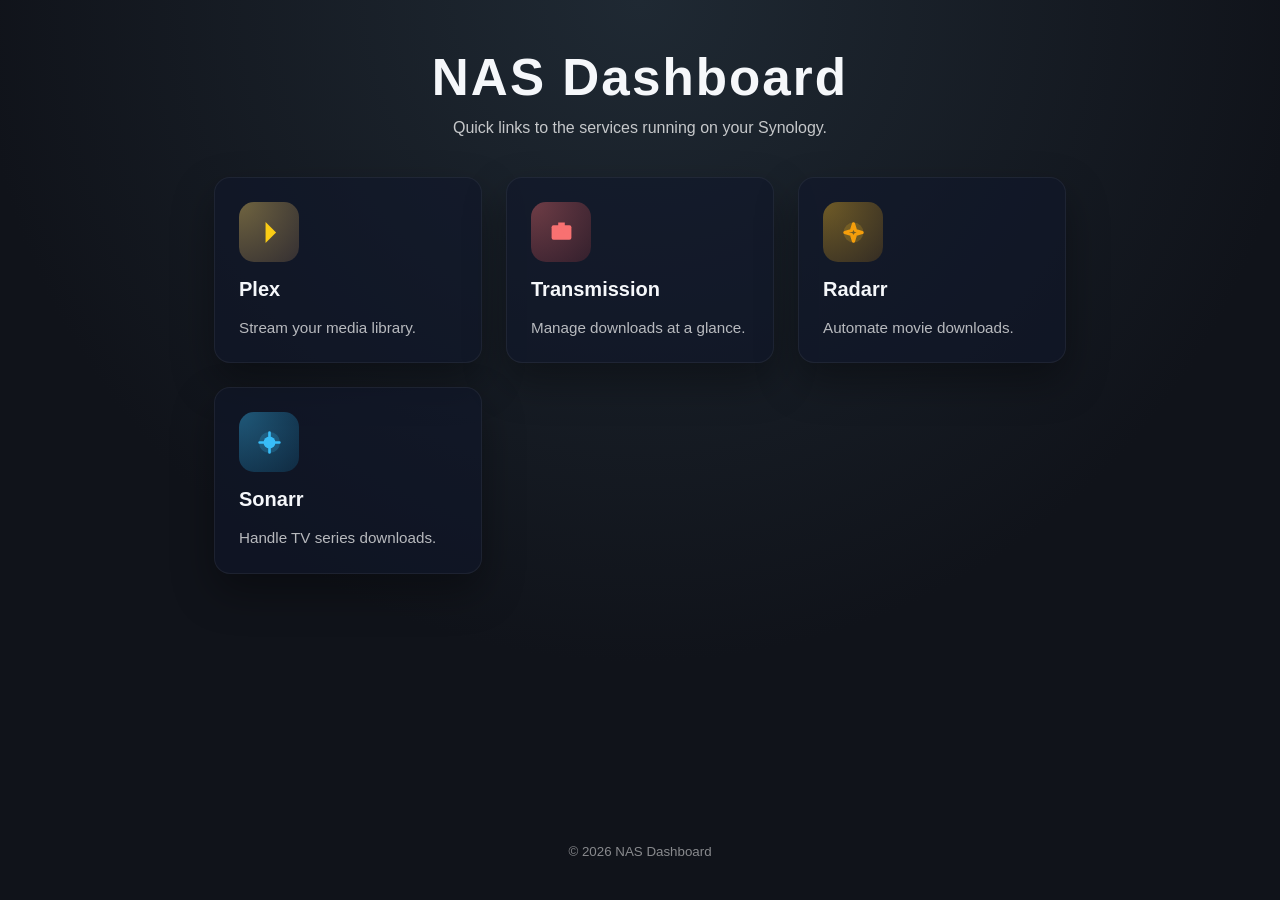
==== public/index.html @ 1ec1ae80 "Initial commie" ====
<!DOCTYPE html>
<html lang="en">
  <head>
    <meta charset="UTF-8" />
    <meta name="viewport" content="width=device-width, initial-scale=1.0" />
    <title>NAS Dashboard</title>
    <link rel="stylesheet" href="styles.css" />
  </head>
  <body>
    <main>
      <header>
        <h1>NAS Dashboard</h1>
        <p>Quick links to the services running on your Synology.</p>
      </header>
      <section class="grid">
        <a class="app-card" data-port="32400" data-path="/web" data-name="Plex">
          <div class="app-icon plex" aria-hidden="true">
            <svg viewBox="0 0 100 100" role="presentation">
              <path d="M38 18L70 50L38 82V18Z" />
            </svg>
          </div>
          <div class="app-name">Plex</div>
          <div class="app-meta">Stream your media library.</div>
        </a>
        <a class="app-card" data-port="9091" data-name="Transmission">
          <div class="app-icon transmission" aria-hidden="true">
            <svg viewBox="0 0 100 100" role="presentation">
              <rect x="20" y="28" width="60" height="44" rx="6" />
              <path d="M40 20H60V30H40V20Z" />
              <path d="M50 38L62 58H38L50 38Z" />
            </svg>
          </div>
          <div class="app-name">Transmission</div>
          <div class="app-meta">Manage downloads at a glance.</div>
        </a>
        <a class="app-card" data-port="7878" data-name="Radarr">
          <div class="app-icon radarr" aria-hidden="true">
            <svg viewBox="0 0 100 100" role="presentation">
              <circle cx="50" cy="50" r="30" />
              <path d="M50 24L56 44L76 50L56 56L50 76L44 56L24 50L44 44L50 24Z" />
            </svg>
          </div>
          <div class="app-name">Radarr</div>
          <div class="app-meta">Automate movie downloads.</div>
        </a>
        <a class="app-card" data-port="8989" data-name="Sonarr">
          <div class="app-icon sonarr" aria-hidden="true">
            <svg viewBox="0 0 100 100" role="presentation">
              <circle cx="50" cy="50" r="32" />
              <circle cx="50" cy="50" r="18" />
              <path d="M50 20V32M50 68V80M20 50H32M68 50H80" />
            </svg>
          </div>
          <div class="app-name">Sonarr</div>
          <div class="app-meta">Handle TV series downloads.</div>
        </a>
      </section>
    </main>
    <footer>
      <small>&copy; <span id="year"></span> NAS Dashboard</small>
    </footer>
    <script>
      (function () {
        const { protocol, hostname } = window.location;
        const cards = document.querySelectorAll('.app-card');
        cards.forEach((card) => {
          const port = card.getAttribute('data-port');
          const path = card.getAttribute('data-path') || '';
          const url = `${protocol}//${hostname}:${port}${path}`;
          card.setAttribute('href', url);
          card.setAttribute('title', `Open ${card.getAttribute('data-name')} (${url})`);
        });
        document.getElementById('year').textContent = new Date().getFullYear();
      })();
    </script>
  </body>
</html>
---- public/styles.css ----
:root {
  color-scheme: dark light;
  font-family: "Inter", "Segoe UI", Roboto, Helvetica, Arial, sans-serif;
  background: radial-gradient(circle at top, #1f2933, #10131a 60%);
  color: #f5f7fa;
}

* {
  box-sizing: border-box;
}

body {
  margin: 0;
  min-height: 100vh;
  display: flex;
  flex-direction: column;
  align-items: center;
  justify-content: space-between;
}

main {
  padding: 3rem 1.5rem;
  width: min(900px, 100%);
}

header {
  text-align: center;
  margin-bottom: 2.5rem;
}

h1 {
  margin: 0;
  font-size: clamp(2.5rem, 5vw, 3.2rem);
  letter-spacing: 0.04em;
}

header p {
  margin-top: 0.75rem;
  color: rgba(255, 255, 255, 0.75);
}

.grid {
  display: grid;
  gap: 1.5rem;
  grid-template-columns: repeat(auto-fit, minmax(200px, 1fr));
}

.app-card {
  display: flex;
  flex-direction: column;
  align-items: flex-start;
  gap: 1rem;
  background: rgba(15, 23, 42, 0.6);
  border: 1px solid rgba(255, 255, 255, 0.06);
  border-radius: 1rem;
  padding: 1.5rem;
  text-decoration: none;
  color: inherit;
  box-shadow: 0 18px 40px rgba(0, 0, 0, 0.35);
  transition: transform 0.2s ease, border-color 0.2s ease, box-shadow 0.2s ease;
}

.app-card:hover,
.app-card:focus-visible {
  transform: translateY(-4px) scale(1.01);
  border-color: rgba(255, 255, 255, 0.18);
  box-shadow: 0 24px 48px rgba(0, 0, 0, 0.4);
}

.app-card:focus-visible {
  outline: 2px solid #38bdf8;
  outline-offset: 4px;
}

.app-icon {
  width: 60px;
  height: 60px;
  display: grid;
  place-items: center;
  border-radius: 15px;
  position: relative;
  overflow: hidden;
}

.app-icon svg {
  width: 55%;
  height: 55%;
  fill: currentColor;
  stroke: transparent;
}

.app-icon.sonarr svg path,
.app-icon.radarr svg path {
  fill: none;
  stroke: currentColor;
  stroke-width: 8;
  stroke-linejoin: round;
  stroke-linecap: round;
}

.app-icon.sonarr svg circle:nth-of-type(1) {
  fill: rgba(56, 189, 248, 0.2);
  stroke: none;
}

.app-icon.sonarr svg circle:nth-of-type(2) {
  fill: #38bdf8;
  stroke: none;
}

.app-icon.radarr svg circle {
  fill: rgba(251, 191, 36, 0.18);
}

.app-icon.radarr svg path {
  stroke-width: 10;
}

.app-icon.plex {
  background: radial-gradient(circle at top left, rgba(254, 215, 102, 0.4), rgba(253, 186, 116, 0.15));
  color: #facc15;
}

.app-icon.transmission {
  background: radial-gradient(circle at top left, rgba(248, 113, 113, 0.4), rgba(239, 68, 68, 0.15));
  color: #f87171;
}

.app-icon.radarr {
  background: radial-gradient(circle at top left, rgba(251, 191, 36, 0.4), rgba(245, 158, 11, 0.15));
  color: #f59e0b;
}

.app-icon.sonarr {
  background: radial-gradient(circle at top left, rgba(56, 189, 248, 0.4), rgba(14, 165, 233, 0.15));
  color: #38bdf8;
}

.app-name {
  font-size: 1.25rem;
  font-weight: 600;
}

.app-meta {
  font-size: 0.95rem;
  color: rgba(255, 255, 255, 0.7);
  line-height: 1.4;
}

footer {
  padding: 1.5rem 0 2.5rem;
  color: rgba(255, 255, 255, 0.5);
}

@media (max-width: 520px) {
  main {
    padding-top: 2rem;
  }

  header p {
    font-size: 0.95rem;
  }

  .app-card {
    padding: 1.25rem;
  }

  .app-icon {
    width: 52px;
    height: 52px;
  }
}
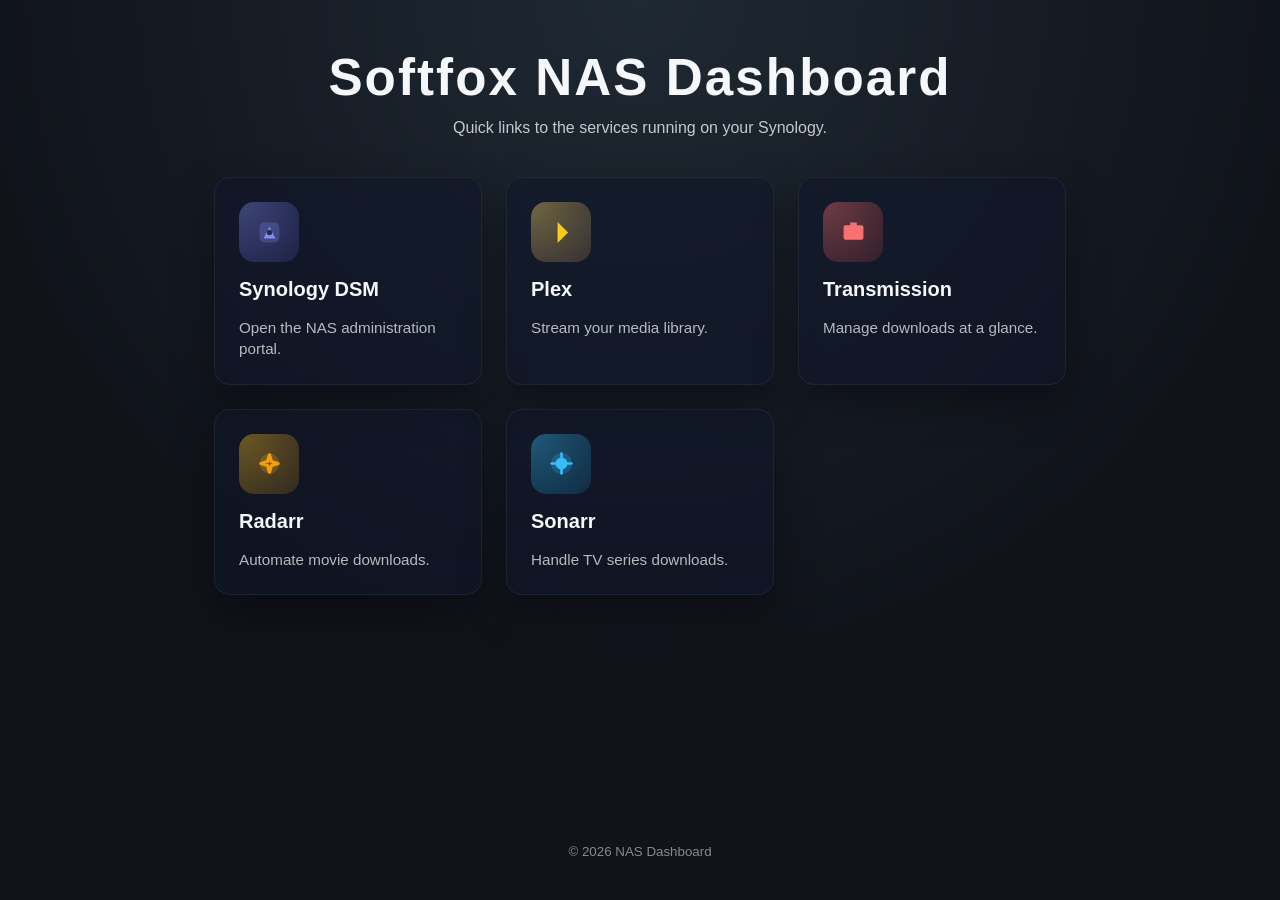
==== commit 72744c0d: "Added links to main services" ====
--- a/public/index.html
+++ b/public/index.html
@@ -3,16 +3,27 @@
   <head>
     <meta charset="UTF-8" />
     <meta name="viewport" content="width=device-width, initial-scale=1.0" />
-    <title>NAS Dashboard</title>
+    <title>Softfox NAS Dashboard</title>
     <link rel="stylesheet" href="styles.css" />
   </head>
   <body>
     <main>
       <header>
-        <h1>NAS Dashboard</h1>
+        <h1>Softfox NAS Dashboard</h1>
         <p>Quick links to the services running on your Synology.</p>
       </header>
       <section class="grid">
+        <a class="app-card" data-port="5000" data-name="Synology DSM">
+          <div class="app-icon dsm" aria-hidden="true">
+            <svg viewBox="0 0 100 100" role="presentation">
+              <rect x="20" y="20" width="60" height="60" rx="14" />
+              <path d="M32 68L50 32L68 68H32Z" />
+              <circle cx="50" cy="50" r="8" />
+            </svg>
+          </div>
+          <div class="app-name">Synology DSM</div>
+          <div class="app-meta">Open the NAS administration portal.</div>
+        </a>
         <a class="app-card" data-port="32400" data-path="/web" data-name="Plex">
           <div class="app-icon plex" aria-hidden="true">
             <svg viewBox="0 0 100 100" role="presentation">
--- a/public/styles.css
+++ b/public/styles.css
@@ -121,6 +121,11 @@
   color: #facc15;
 }
 
+.app-icon.dsm {
+  background: radial-gradient(circle at top left, rgba(129, 140, 248, 0.4), rgba(99, 102, 241, 0.15));
+  color: #818cf8;
+}
+
 .app-icon.transmission {
   background: radial-gradient(circle at top left, rgba(248, 113, 113, 0.4), rgba(239, 68, 68, 0.15));
   color: #f87171;
@@ -134,6 +139,18 @@
 .app-icon.sonarr {
   background: radial-gradient(circle at top left, rgba(56, 189, 248, 0.4), rgba(14, 165, 233, 0.15));
   color: #38bdf8;
+}
+
+.app-icon.dsm svg rect {
+  fill: rgba(129, 140, 248, 0.25);
+}
+
+.app-icon.dsm svg path {
+  fill: currentColor;
+}
+
+.app-icon.dsm svg circle {
+  fill: rgba(15, 23, 42, 0.82);
 }
 
 .app-name {
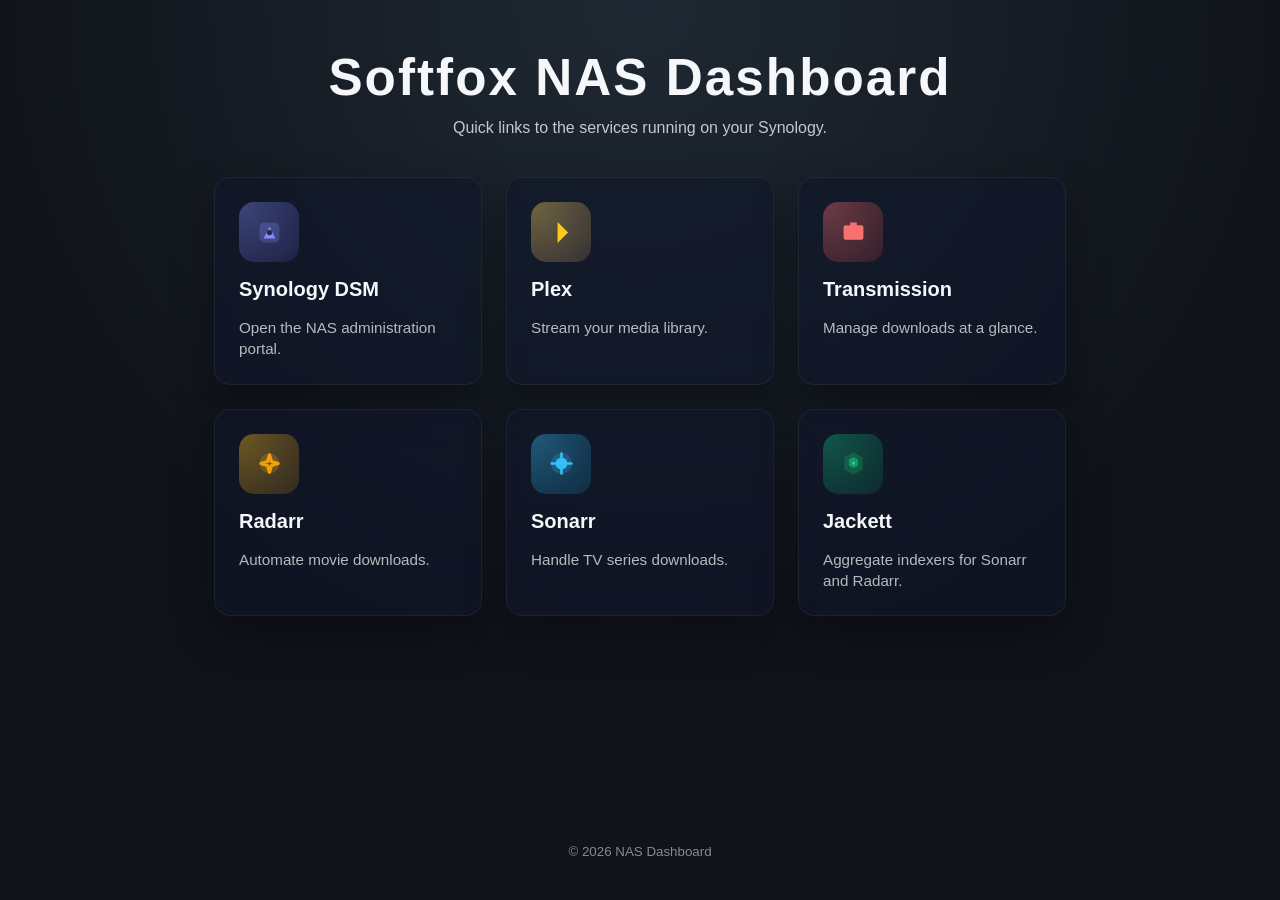
==== commit 6a84dc20: "Added Jackett to the home page" ====
--- a/public/index.html
+++ b/public/index.html
@@ -65,6 +65,17 @@
           <div class="app-name">Sonarr</div>
           <div class="app-meta">Handle TV series downloads.</div>
         </a>
+        <a class="app-card" data-port="9117" data-name="Jackett">
+          <div class="app-icon jackett" aria-hidden="true">
+            <svg viewBox="0 0 100 100" role="presentation">
+              <path d="M50 16L78 32V68L50 84L22 68V32L50 16Z" />
+              <path d="M50 30L64 38V56L50 64L36 56V38L50 30Z" />
+              <path d="M50 44L54 46V52L50 54L46 52V46L50 44Z" />
+            </svg>
+          </div>
+          <div class="app-name">Jackett</div>
+          <div class="app-meta">Aggregate indexers for Sonarr and Radarr.</div>
+        </a>
       </section>
     </main>
     <footer>
@@ -75,11 +86,14 @@
         const { protocol, hostname } = window.location;
         const cards = document.querySelectorAll('.app-card');
         cards.forEach((card) => {
+          const appName = card.getAttribute('data-name') || 'app';
           const port = card.getAttribute('data-port');
           const path = card.getAttribute('data-path') || '';
+          const windowTarget = appName.toLowerCase().replace(/[^a-z0-9]+/g, '-') || 'app';
           const url = `${protocol}//${hostname}:${port}${path}`;
           card.setAttribute('href', url);
-          card.setAttribute('title', `Open ${card.getAttribute('data-name')} (${url})`);
+          card.setAttribute('target', windowTarget);
+          card.setAttribute('title', `Open ${appName} (${url})`);
         });
         document.getElementById('year').textContent = new Date().getFullYear();
       })();
--- a/public/styles.css
+++ b/public/styles.css
@@ -141,6 +141,11 @@
   color: #38bdf8;
 }
 
+.app-icon.jackett {
+  background: radial-gradient(circle at top left, rgba(16, 185, 129, 0.4), rgba(5, 150, 105, 0.15));
+  color: #34d399;
+}
+
 .app-icon.dsm svg rect {
   fill: rgba(129, 140, 248, 0.25);
 }
@@ -151,6 +156,18 @@
 
 .app-icon.dsm svg circle {
   fill: rgba(15, 23, 42, 0.82);
+}
+
+.app-icon.jackett svg path:nth-of-type(1) {
+  fill: rgba(34, 197, 94, 0.22);
+}
+
+.app-icon.jackett svg path:nth-of-type(2) {
+  fill: rgba(16, 185, 129, 0.65);
+}
+
+.app-icon.jackett svg path:nth-of-type(3) {
+  fill: currentColor;
 }
 
 .app-name {
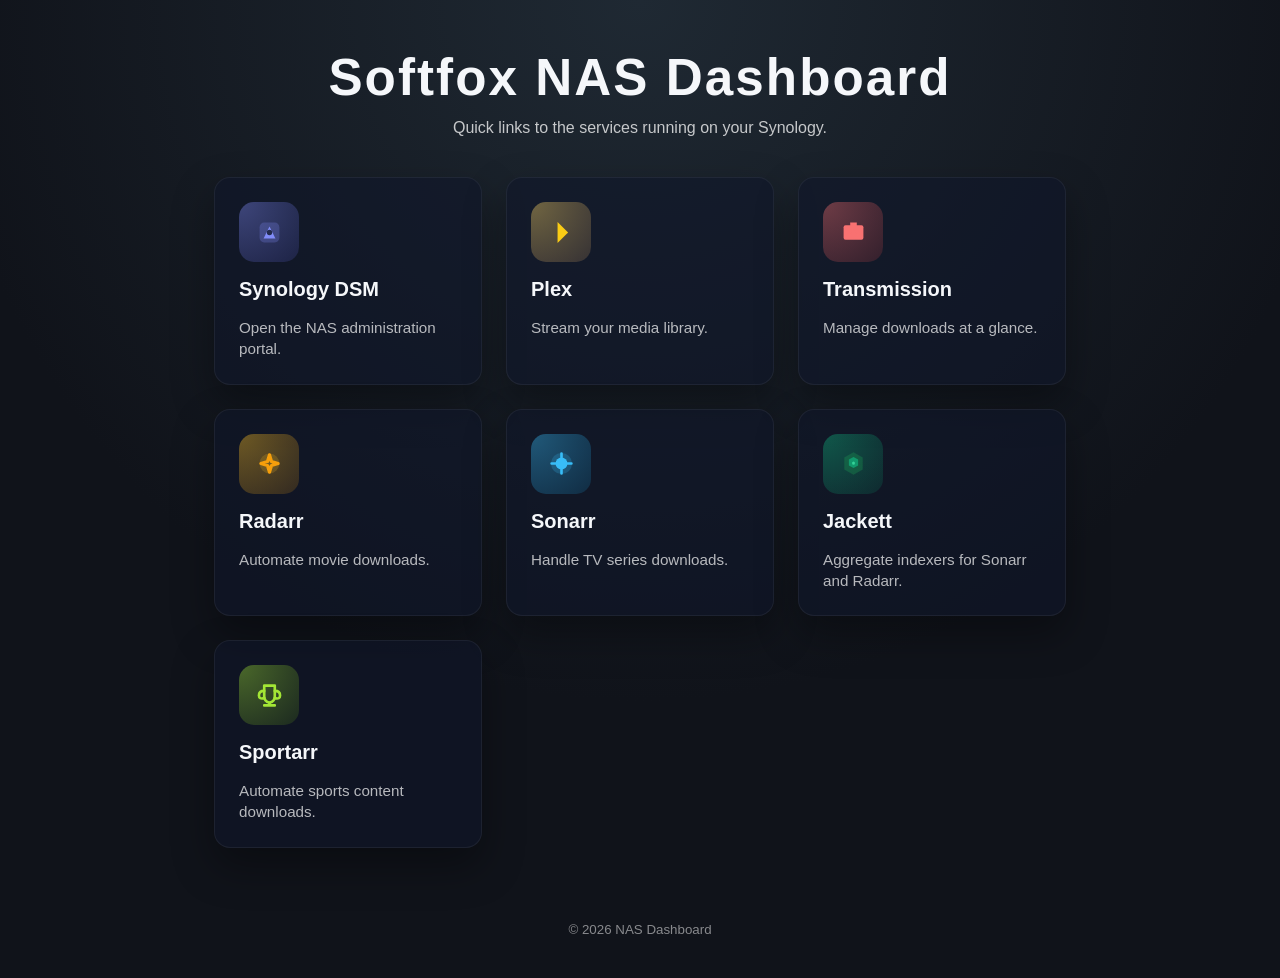
==== commit f6d23891: "Added Sportarr to the home page Co-Authored-By: Claude Sonnet 4.6 <noreply@anthropic.com>" ====
--- a/public/index.html
+++ b/public/index.html
@@ -13,7 +13,7 @@
         <p>Quick links to the services running on your Synology.</p>
       </header>
       <section class="grid">
-        <a class="app-card" data-port="5000" data-name="Synology DSM">
+        <a class="app-card" data-name="Synology DSM">
           <div class="app-icon dsm" aria-hidden="true">
             <svg viewBox="0 0 100 100" role="presentation">
               <rect x="20" y="20" width="60" height="60" rx="14" />
@@ -24,7 +24,7 @@
           <div class="app-name">Synology DSM</div>
           <div class="app-meta">Open the NAS administration portal.</div>
         </a>
-        <a class="app-card" data-port="32400" data-path="/web" data-name="Plex">
+        <a class="app-card" data-name="Plex">
           <div class="app-icon plex" aria-hidden="true">
             <svg viewBox="0 0 100 100" role="presentation">
               <path d="M38 18L70 50L38 82V18Z" />
@@ -33,7 +33,7 @@
           <div class="app-name">Plex</div>
           <div class="app-meta">Stream your media library.</div>
         </a>
-        <a class="app-card" data-port="9091" data-name="Transmission">
+        <a class="app-card" data-name="Transmission">
           <div class="app-icon transmission" aria-hidden="true">
             <svg viewBox="0 0 100 100" role="presentation">
               <rect x="20" y="28" width="60" height="44" rx="6" />
@@ -44,7 +44,7 @@
           <div class="app-name">Transmission</div>
           <div class="app-meta">Manage downloads at a glance.</div>
         </a>
-        <a class="app-card" data-port="7878" data-name="Radarr">
+        <a class="app-card" data-name="Radarr">
           <div class="app-icon radarr" aria-hidden="true">
             <svg viewBox="0 0 100 100" role="presentation">
               <circle cx="50" cy="50" r="30" />
@@ -54,7 +54,7 @@
           <div class="app-name">Radarr</div>
           <div class="app-meta">Automate movie downloads.</div>
         </a>
-        <a class="app-card" data-port="8989" data-name="Sonarr">
+        <a class="app-card" data-name="Sonarr">
           <div class="app-icon sonarr" aria-hidden="true">
             <svg viewBox="0 0 100 100" role="presentation">
               <circle cx="50" cy="50" r="32" />
@@ -65,7 +65,7 @@
           <div class="app-name">Sonarr</div>
           <div class="app-meta">Handle TV series downloads.</div>
         </a>
-        <a class="app-card" data-port="9117" data-name="Jackett">
+        <a class="app-card" data-name="Jackett">
           <div class="app-icon jackett" aria-hidden="true">
             <svg viewBox="0 0 100 100" role="presentation">
               <path d="M50 16L78 32V68L50 84L22 68V32L50 16Z" />
@@ -76,23 +76,46 @@
           <div class="app-name">Jackett</div>
           <div class="app-meta">Aggregate indexers for Sonarr and Radarr.</div>
         </a>
+        <a class="app-card" data-port="1867" data-name="Sportarr">
+          <div class="app-icon sportarr" aria-hidden="true">
+            <svg viewBox="0 0 100 100" role="presentation">
+              <path d="M34 20H66V53Q66 68 50 72Q34 68 34 53Z" />
+              <path d="M34 36Q18 36 18 50Q18 62 34 58" />
+              <path d="M66 36Q82 36 82 50Q82 62 66 58" />
+              <path d="M50 72V80M34 80H66" />
+            </svg>
+          </div>
+          <div class="app-name">Sportarr</div>
+          <div class="app-meta">Automate sports content downloads.</div>
+        </a>
       </section>
     </main>
     <footer>
       <small>&copy; <span id="year"></span> NAS Dashboard</small>
     </footer>
+    <script src="apps.js"></script>
     <script>
       (function () {
+        const apps = window.NAS_APPS || [];
+        const appMap = new Map(apps.map((app) => [app.name.toLowerCase(), app]));
         const { protocol, hostname } = window.location;
         const cards = document.querySelectorAll('.app-card');
         cards.forEach((card) => {
           const appName = card.getAttribute('data-name') || 'app';
-          const port = card.getAttribute('data-port');
-          const path = card.getAttribute('data-path') || '';
-          const windowTarget = appName.toLowerCase().replace(/[^a-z0-9]+/g, '-') || 'app';
+          const appConfig = appMap.get(appName.toLowerCase());
+          const port = appConfig?.port;
+          const path = appConfig?.path || '';
+          if (!port) {
+            return;
+          }
           const url = `${protocol}//${hostname}:${port}${path}`;
-          card.setAttribute('href', url);
-          card.setAttribute('target', windowTarget);
+          const openInNewTab = Boolean(appConfig?.openInNewTab);
+          const appLink = openInNewTab ? url : `app.html?app=${encodeURIComponent(appName)}`;
+          card.setAttribute('href', appLink);
+          if (openInNewTab) {
+            card.setAttribute('target', '_blank');
+            card.setAttribute('rel', 'noopener');
+          }
           card.setAttribute('title', `Open ${appName} (${url})`);
         });
         document.getElementById('year').textContent = new Date().getFullYear();
--- a/public/styles.css
+++ b/public/styles.css
@@ -21,6 +21,85 @@
 main {
   padding: 3rem 1.5rem;
   width: min(900px, 100%);
+}
+
+body.app-shell {
+  align-items: stretch;
+  justify-content: flex-start;
+  height: 100vh;
+}
+
+body.app-shell main {
+  padding: 0;
+  width: 100%;
+}
+
+.app-topbar {
+  display: flex;
+  align-items: center;
+  gap: 1.5rem;
+  padding: 0.75rem 1.25rem;
+  margin-bottom: 0;
+  text-align: left;
+  background: rgba(8, 15, 23, 0.88);
+  border-bottom: 1px solid rgba(255, 255, 255, 0.08);
+  backdrop-filter: blur(14px);
+}
+
+.home-link {
+  text-decoration: none;
+  color: rgba(255, 255, 255, 0.85);
+  font-weight: 600;
+  letter-spacing: 0.02em;
+  white-space: nowrap;
+}
+
+.home-link:hover,
+.home-link:focus-visible {
+  color: #f5f7fa;
+}
+
+.app-nav {
+  display: flex;
+  gap: 0.75rem;
+  overflow-x: auto;
+  scrollbar-width: thin;
+}
+
+.app-nav-link {
+  text-decoration: none;
+  color: rgba(255, 255, 255, 0.7);
+  padding: 0.3rem 0.85rem;
+  border-radius: 999px;
+  border: 1px solid transparent;
+  background: rgba(15, 23, 42, 0.55);
+  white-space: nowrap;
+  transition: border-color 0.2s ease, color 0.2s ease, background 0.2s ease;
+}
+
+.app-nav-link:hover,
+.app-nav-link:focus-visible {
+  color: #f5f7fa;
+  border-color: rgba(255, 255, 255, 0.2);
+}
+
+.app-nav-link.active {
+  color: #0f172a;
+  background: #38bdf8;
+  border-color: transparent;
+}
+
+.app-frame {
+  flex: 1;
+  width: 100%;
+  min-height: 0;
+}
+
+.app-frame iframe {
+  width: 100%;
+  height: 100%;
+  border: 0;
+  background: #0b1016;
 }
 
 header {
@@ -90,7 +169,8 @@
 }
 
 .app-icon.sonarr svg path,
-.app-icon.radarr svg path {
+.app-icon.radarr svg path,
+.app-icon.sportarr svg path {
   fill: none;
   stroke: currentColor;
   stroke-width: 8;
@@ -146,6 +226,11 @@
   color: #34d399;
 }
 
+.app-icon.sportarr {
+  background: radial-gradient(circle at top left, rgba(163, 230, 53, 0.4), rgba(101, 163, 13, 0.15));
+  color: #a3e635;
+}
+
 .app-icon.dsm svg rect {
   fill: rgba(129, 140, 248, 0.25);
 }
@@ -203,4 +288,15 @@
     width: 52px;
     height: 52px;
   }
-}
+
+  .app-topbar {
+    flex-direction: column;
+    align-items: flex-start;
+    gap: 0.75rem;
+  }
+
+  .app-nav {
+    width: 100%;
+    padding-bottom: 0.25rem;
+  }
+}
